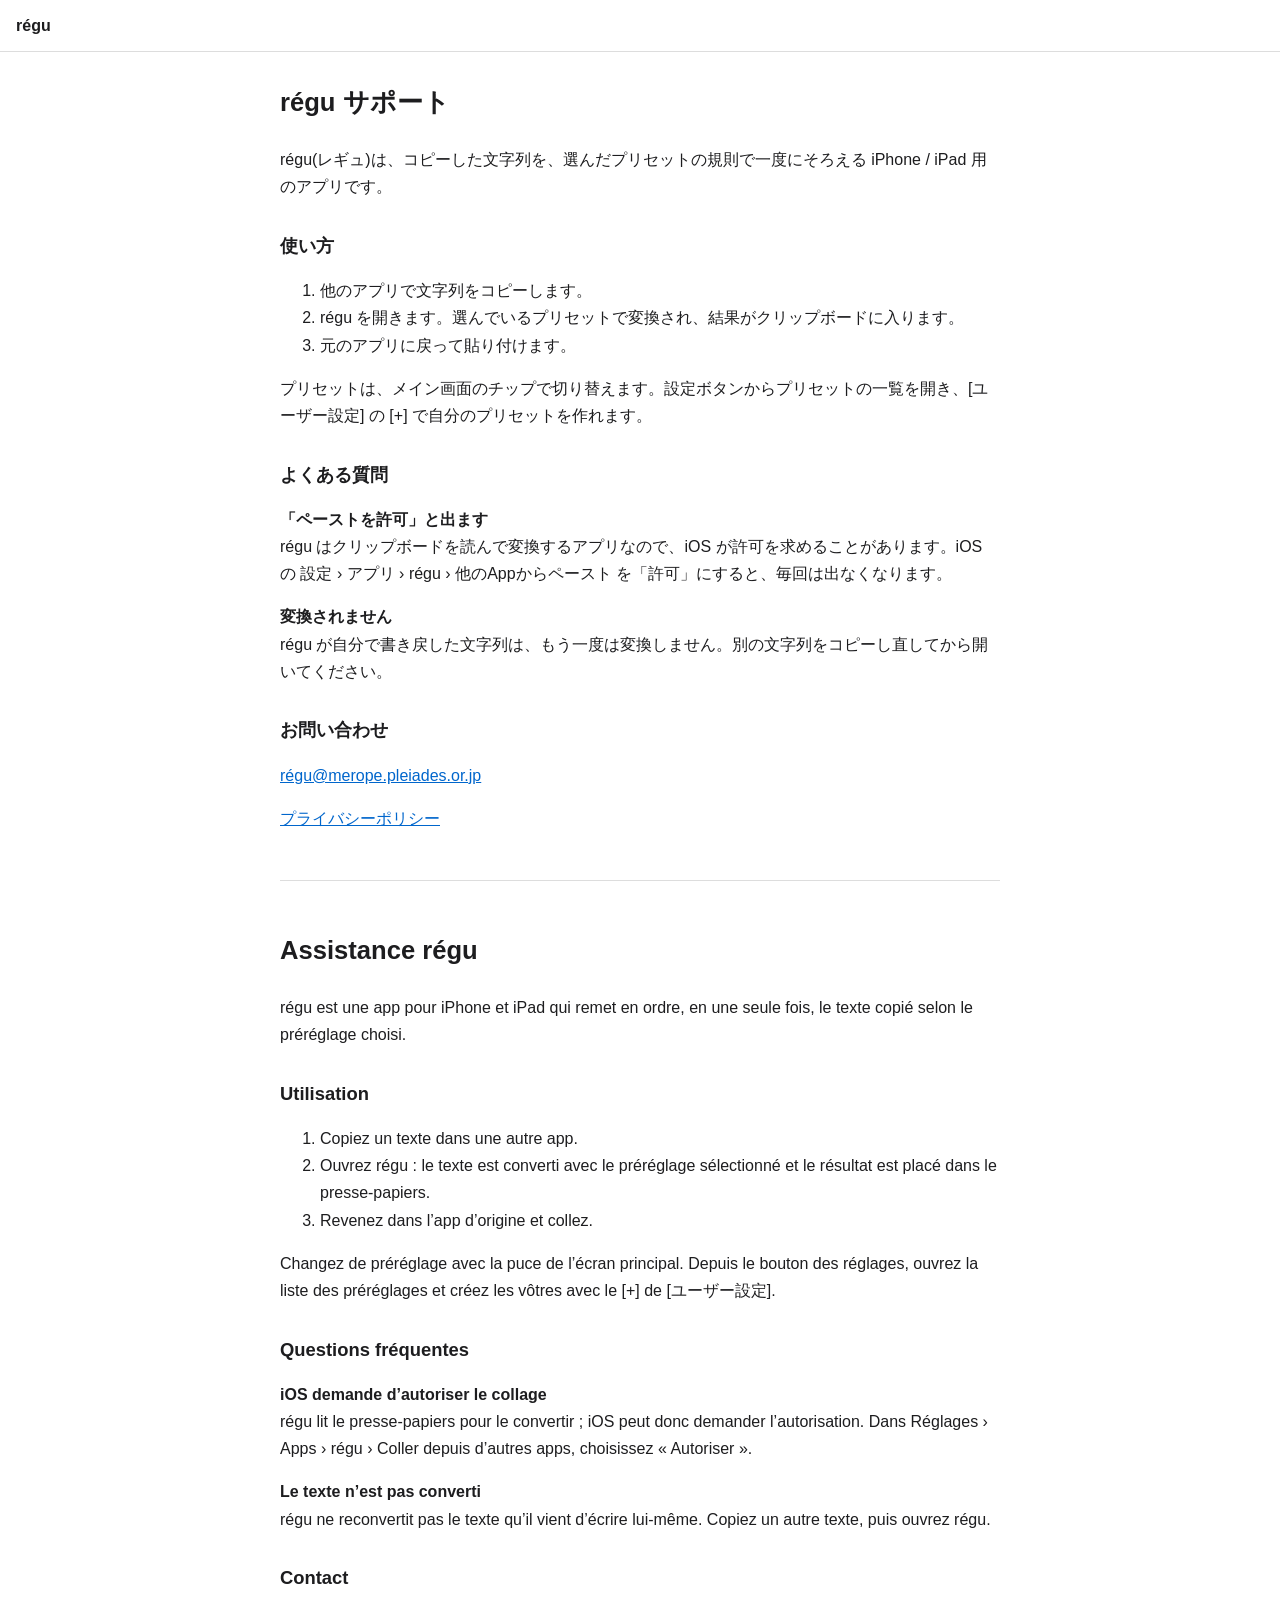
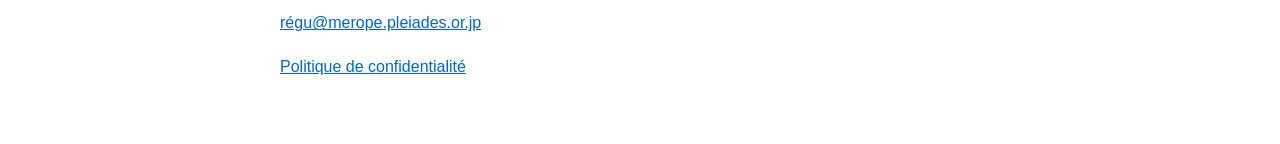
==== docs/index.html @ 6fbc9549 "docs(appstore): App Store 提出用の文面・スクリーンショット・サポートとプライバシーのページ・掲載プレビューを足す Co-Authored-By: Claude Opus 5." ====
<!DOCTYPE html>
<html lang="ja">
<head>
<meta charset="utf-8">
<meta name="viewport" content="width=device-width, initial-scale=1">
<title>régu — サポート / Assistance</title>
<link rel="stylesheet" href="site.css">
</head>
<body>
<header>régu</header>
<main>
<section lang="ja">
  <h1>régu サポート</h1>
  <p>régu(レギュ)は、コピーした文字列を、選んだプリセットの規則で一度にそろえる iPhone / iPad 用のアプリです。</p>
  <h2>使い方</h2>
  <ol>
    <li>他のアプリで文字列をコピーします。</li>
    <li>régu を開きます。選んでいるプリセットで変換され、結果がクリップボードに入ります。</li>
    <li>元のアプリに戻って貼り付けます。</li>
  </ol>
  <p>プリセットは、メイン画面のチップで切り替えます。設定ボタンからプリセットの一覧を開き、[ユーザー設定] の [+] で自分のプリセットを作れます。</p>
  <h2>よくある質問</h2>
  <dl>
    <dt>「ペーストを許可」と出ます</dt>
    <dd>régu はクリップボードを読んで変換するアプリなので、iOS が許可を求めることがあります。iOS の 設定 › アプリ › régu › 他のAppからペースト を「許可」にすると、毎回は出なくなります。</dd>
    <dt>変換されません</dt>
    <dd>régu が自分で書き戻した文字列は、もう一度は変換しません。別の文字列をコピーし直してから開いてください。</dd>
  </dl>
  <h2>お問い合わせ</h2>
  <p><a href="mailto:régu@merope.pleiades.or.jp">régu@merope.pleiades.or.jp</a></p>
  <p><a href="privacy.html">プライバシーポリシー</a></p>
</section>
<hr>
<section lang="fr">
  <h1>Assistance régu</h1>
  <p>régu est une app pour iPhone et iPad qui remet en ordre, en une seule fois, le texte copié selon le préréglage choisi.</p>
  <h2>Utilisation</h2>
  <ol>
    <li>Copiez un texte dans une autre app.</li>
    <li>Ouvrez régu : le texte est converti avec le préréglage sélectionné et le résultat est placé dans le presse-papiers.</li>
    <li>Revenez dans l’app d’origine et collez.</li>
  </ol>
  <p>Changez de préréglage avec la puce de l’écran principal. Depuis le bouton des réglages, ouvrez la liste des préréglages et créez les vôtres avec le [+] de [ユーザー設定].</p>
  <h2>Questions fréquentes</h2>
  <dl>
    <dt>iOS demande d’autoriser le collage</dt>
    <dd>régu lit le presse-papiers pour le convertir ; iOS peut donc demander l’autorisation. Dans Réglages › Apps › régu › Coller depuis d’autres apps, choisissez « Autoriser ».</dd>
    <dt>Le texte n’est pas converti</dt>
    <dd>régu ne reconvertit pas le texte qu’il vient d’écrire lui-même. Copiez un autre texte, puis ouvrez régu.</dd>
  </dl>
  <h2>Contact</h2>
  <p><a href="mailto:régu@merope.pleiades.or.jp">régu@merope.pleiades.or.jp</a></p>
  <p><a href="privacy.html">Politique de confidentialité</a></p>
</section>
</main>
</body>
</html>
---- docs/site.css ----
:root {
  color-scheme: light dark;
  --fg: #1d1d1f;
  --bg: #ffffff;
  --muted: #6e6e73;
  --link: #0066cc;
}
@media (prefers-color-scheme: dark) {
  :root {
    --fg: #f5f5f7;
    --bg: #1c1c1e;
    --muted: #a1a1a6;
    --link: #4da3ff;
  }
}
body {
  margin: 0;
  background: var(--bg);
  color: var(--fg);
  font: 16px/1.7 -apple-system, BlinkMacSystemFont, "Hiragino Sans", sans-serif;
}
header {
  padding: 12px 16px;
  border-bottom: 1px solid color-mix(in srgb, var(--fg) 15%, transparent);
  font-weight: 600;
}
main {
  max-width: 720px;
  margin: 0 auto;
  padding: 8px 16px 48px;
}
a {
  color: var(--link);
}
h1 {
  font-size: 1.6em;
}
h2 {
  font-size: 1.15em;
  margin-top: 1.6em;
}
dt {
  font-weight: 600;
}
dd {
  margin: 0 0 1em;
}
hr {
  margin: 48px 0;
  border: none;
  border-top: 1px solid color-mix(in srgb, var(--fg) 15%, transparent);
}
.date {
  color: var(--muted);
}
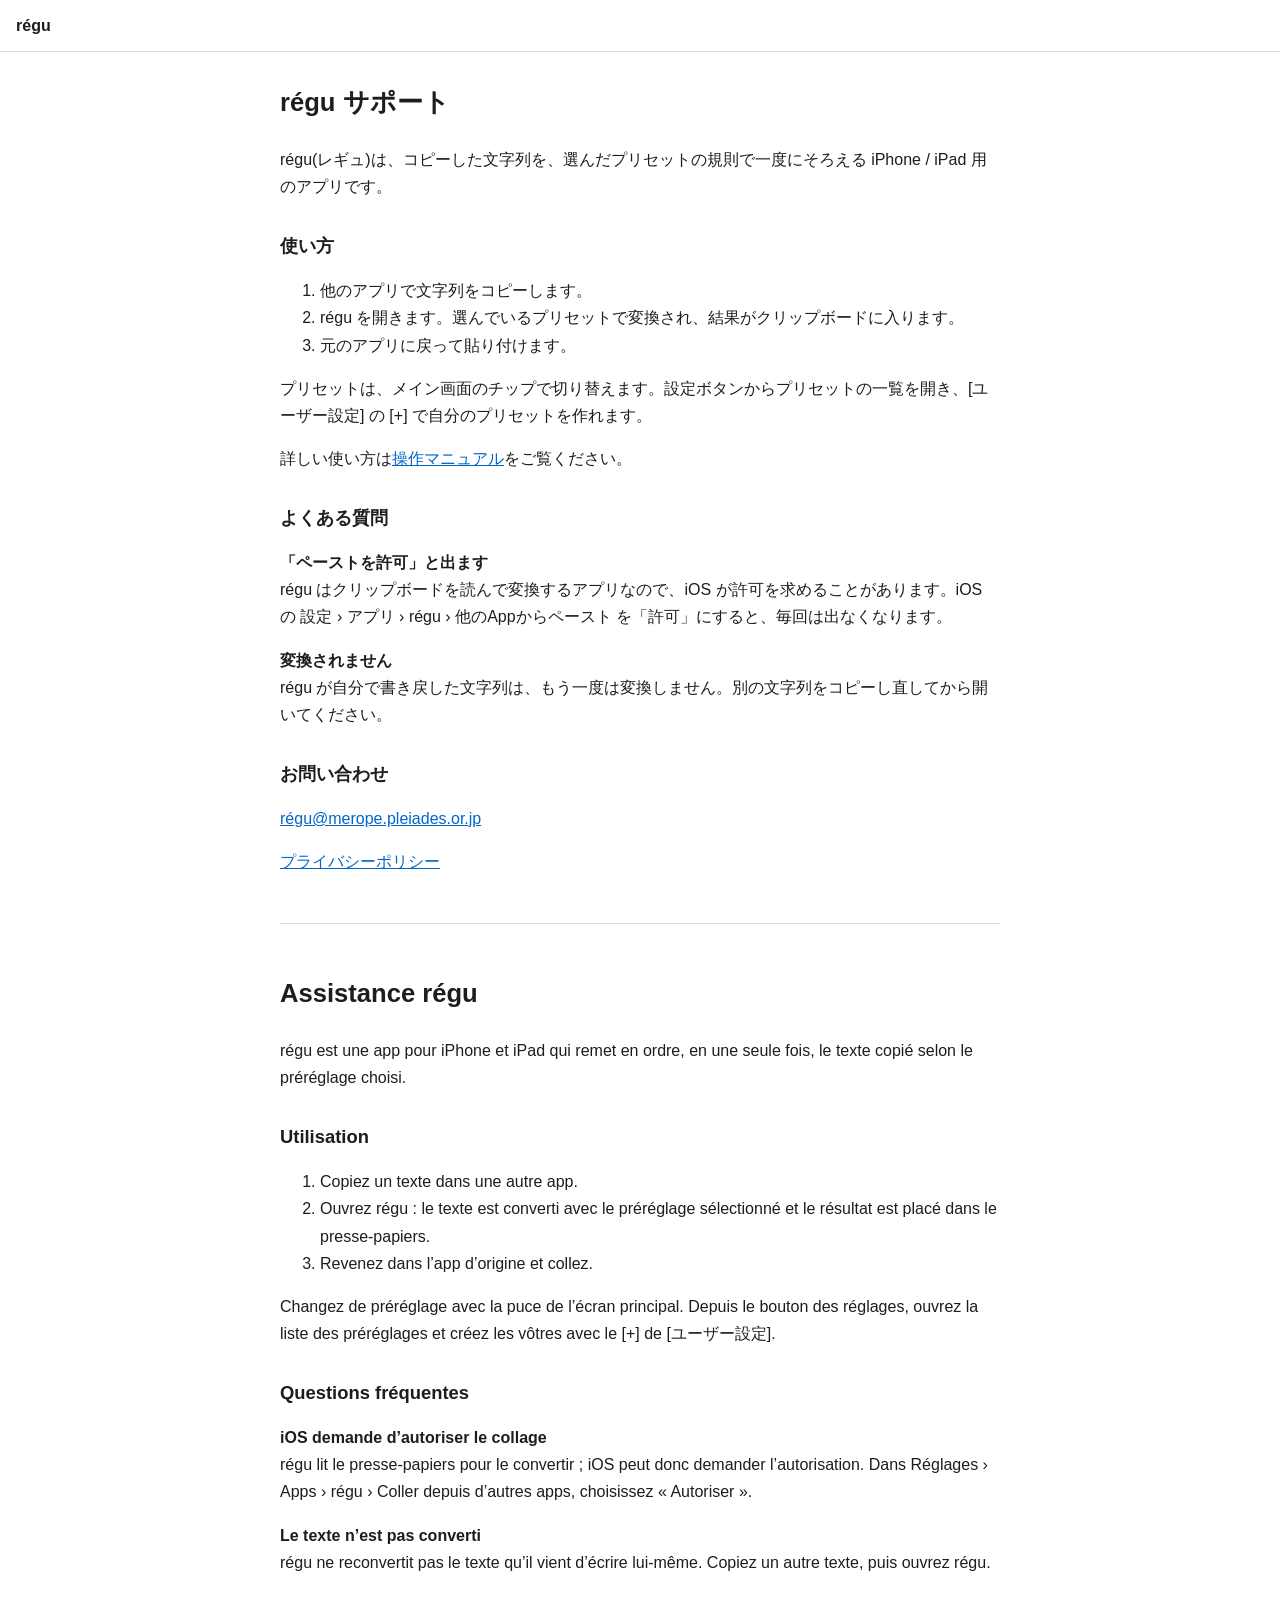
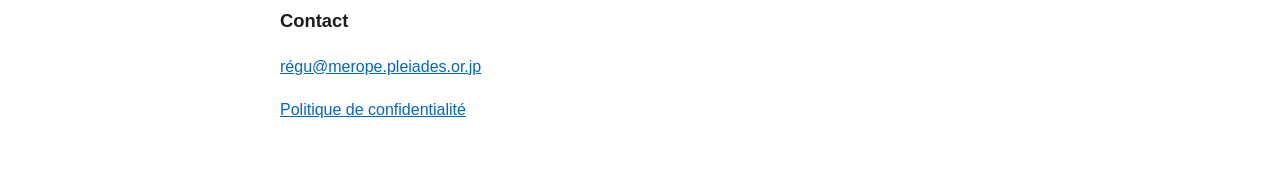
==== commit fbdfacf0: "feat(manual): 操作マニュアルを docs/manual に作り、プリセット一覧のいちばん下から開けるようにする Co-Authored-By: Claude Opus 5.5 <nore" ====
--- a/docs/index.html
+++ b/docs/index.html
@@ -19,6 +19,7 @@
     <li>元のアプリに戻って貼り付けます。</li>
   </ol>
   <p>プリセットは、メイン画面のチップで切り替えます。設定ボタンからプリセットの一覧を開き、[ユーザー設定] の [+] で自分のプリセットを作れます。</p>
+  <p>詳しい使い方は<a href="manual/">操作マニュアル</a>をご覧ください。</p>
   <h2>よくある質問</h2>
   <dl>
     <dt>「ペーストを許可」と出ます</dt>
